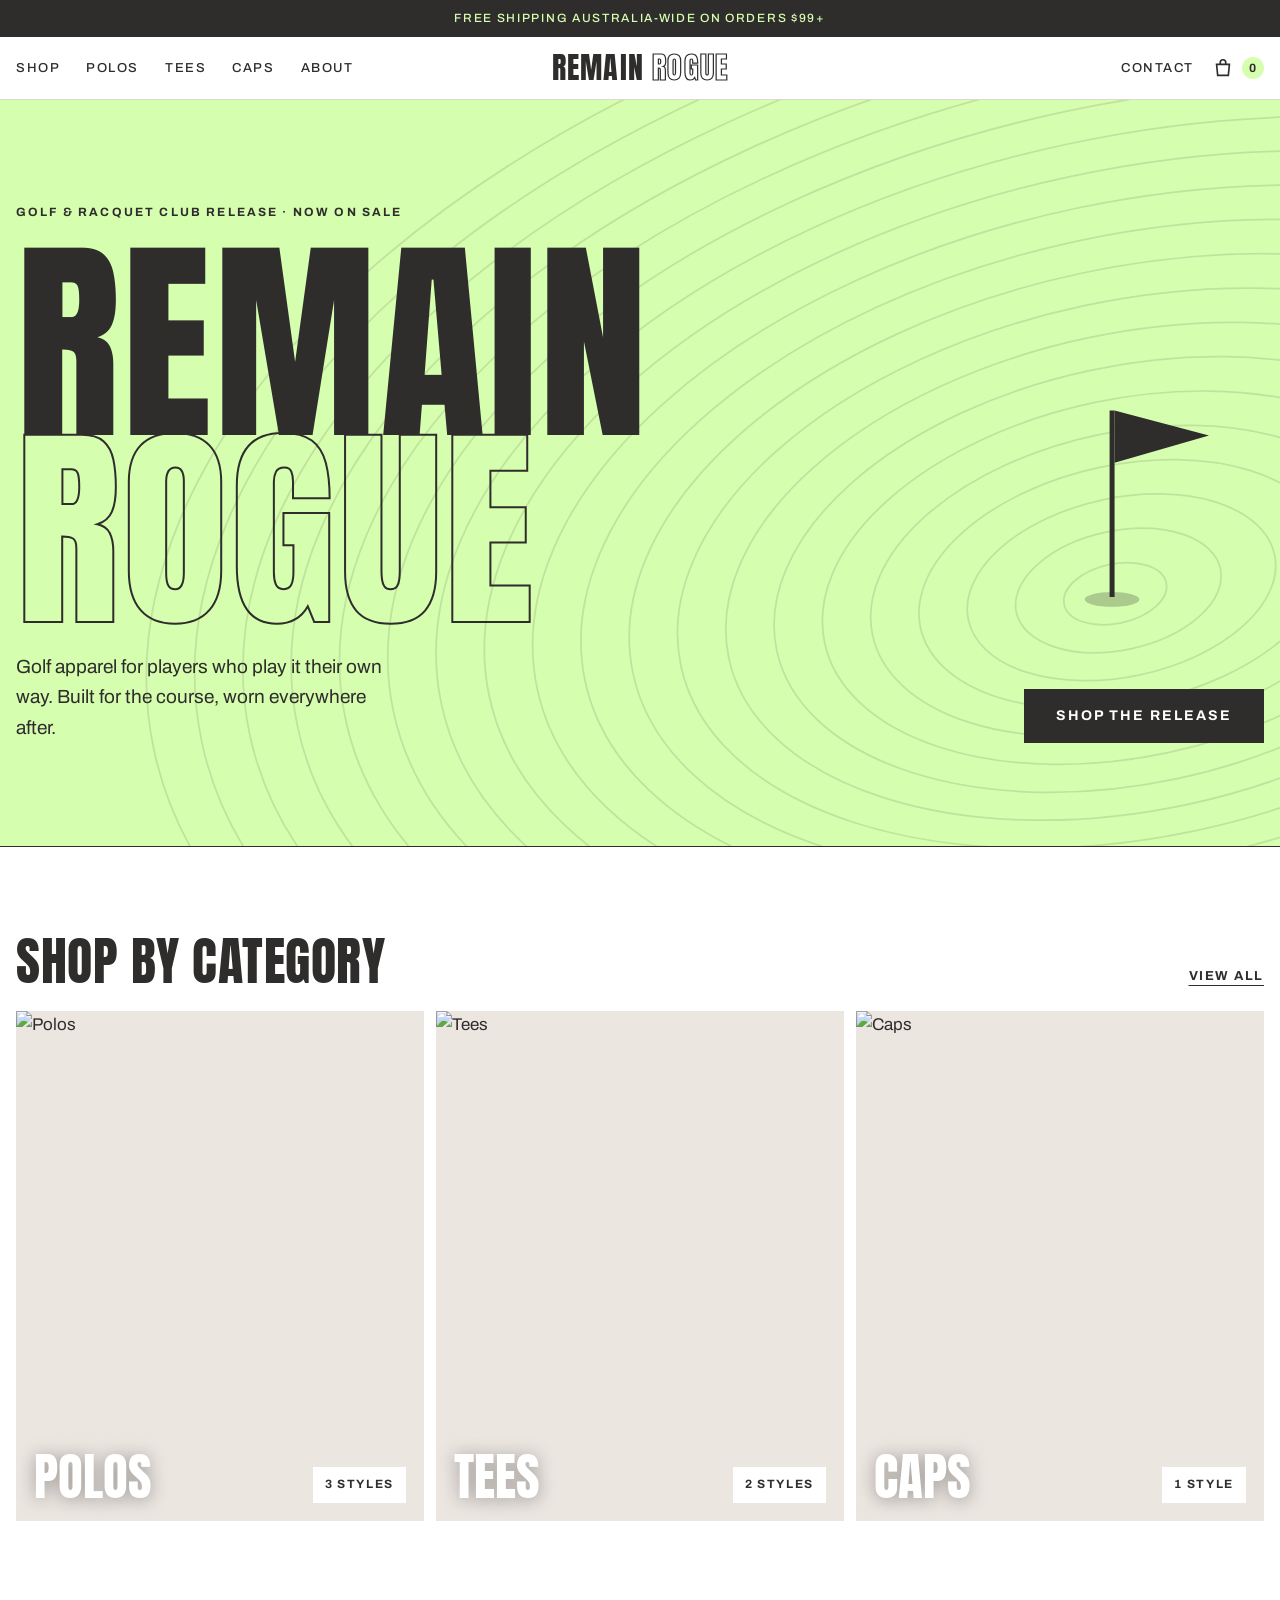
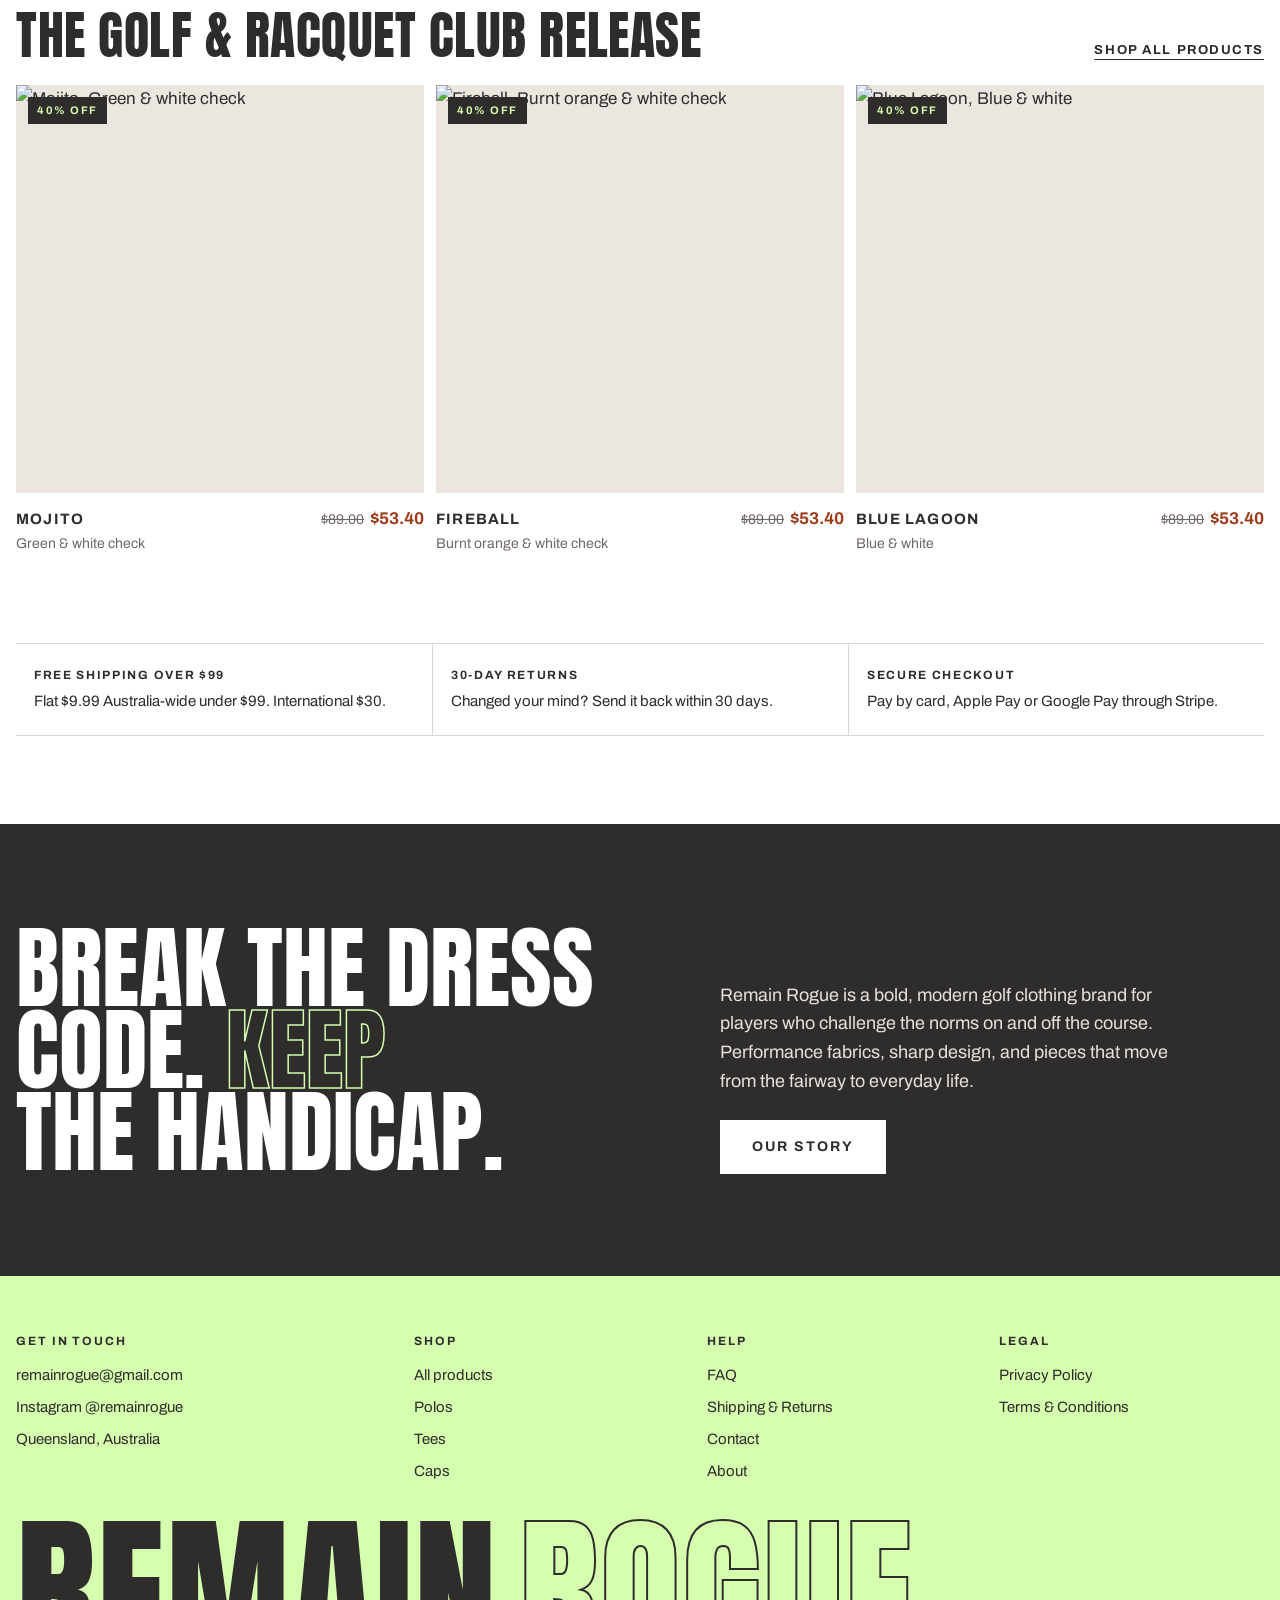
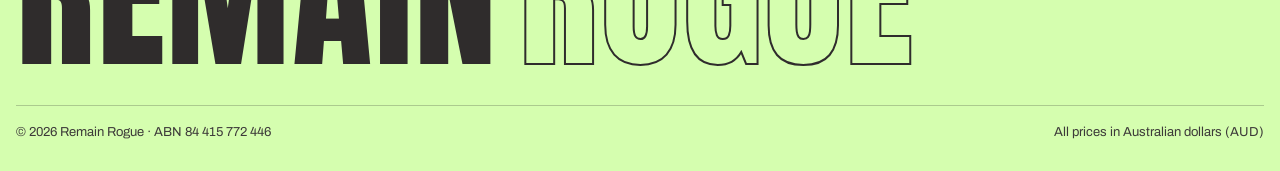
==== index.html @ aeac92b2 "Remain Rogue website: first version Co-Authored-By: Claude Opus 5.5 <noreply@anthropic.com> Claude-S" ====
<!doctype html>
<html lang="en-AU">
<head>
<meta charset="utf-8">
<meta name="viewport" content="width=device-width, initial-scale=1, viewport-fit=cover">
<!-- Page title and description: what Google and social media show -->
<title>Remain Rogue | Bold Golf Apparel, Australia</title>
<meta name="description" content="Bold, modern golf polos, tees and caps for players who do it their own way. Free shipping Australia-wide on orders over $99.">
<link rel="canonical" href="https://www.remainrogue.com.au/">

<meta property="og:site_name" content="Remain Rogue">
<meta property="og:type" content="website">
<meta property="og:title" content="Remain Rogue | Bold Golf Apparel, Australia">
<meta property="og:description" content="Bold, modern golf polos, tees and caps for players who do it their own way. Free shipping Australia-wide on orders over $99.">
<meta property="og:url" content="https://www.remainrogue.com.au/">
<meta property="og:image" content="https://www.remainrogue.com.au/assets/img/og-image.png">
<meta name="twitter:card" content="summary_large_image">
<meta name="theme-color" content="#d5feaf">
<link rel="icon" href="/assets/img/favicon-48.png" type="image/png">
<link rel="apple-touch-icon" href="/assets/img/apple-touch-icon.png">
<!-- Fonts load early so the logo doesn't flicker -->
<link rel="preload" href="/assets/fonts/anton-latin-400-normal.woff2" as="font" type="font/woff2" crossorigin>
<link rel="preload" href="/assets/fonts/archivo-latin-400-normal.woff2" as="font" type="font/woff2" crossorigin>
<link rel="preconnect" href="https://static.wixstatic.com">
<link rel="stylesheet" href="/assets/css/style.css">
<script type="application/ld+json">{"@context":"https://schema.org","@type":"Organization","name":"Remain Rogue","url":"https://www.remainrogue.com.au","email":"remainrogue@gmail.com","sameAs":["https://www.instagram.com/remainrogue"]}</script>
</head>
<body>
<!-- Header is drawn by /assets/js/site.js -->
<div id="site-header"></div>

<main id="main">
<!-- HERO: big brand statement on lime, with an original golf-green contour graphic -->
<section class="hero">
  <svg class="contours" viewBox="0 0 1200 600" preserveAspectRatio="xMidYMid slice" aria-hidden="true">
    <g fill="none" stroke="#2f2c2c" stroke-opacity=".13" stroke-width="1.4" transform="rotate(-12 980 400)">
      <ellipse cx="983" cy="398" rx="42" ry="24"/><ellipse cx="986" cy="396" rx="84" ry="48"/><ellipse cx="989" cy="394" rx="126" ry="72"/>
      <ellipse cx="992" cy="392" rx="168" ry="96"/><ellipse cx="995" cy="390" rx="210" ry="120"/><ellipse cx="998" cy="388" rx="252" ry="144"/>
      <ellipse cx="1001" cy="386" rx="294" ry="168"/><ellipse cx="1004" cy="384" rx="336" ry="192"/><ellipse cx="1007" cy="382" rx="378" ry="216"/>
      <ellipse cx="1010" cy="380" rx="420" ry="240"/><ellipse cx="1013" cy="378" rx="462" ry="264"/><ellipse cx="1016" cy="376" rx="504" ry="288"/>
      <ellipse cx="1019" cy="374" rx="546" ry="312"/><ellipse cx="1022" cy="372" rx="588" ry="336"/><ellipse cx="1025" cy="370" rx="630" ry="360"/>
      <ellipse cx="1028" cy="368" rx="672" ry="384"/><ellipse cx="1031" cy="366" rx="714" ry="408"/><ellipse cx="1034" cy="364" rx="756" ry="432"/>
      <ellipse cx="1037" cy="362" rx="798" ry="456"/><ellipse cx="1040" cy="360" rx="840" ry="480"/>
    </g>
    <g transform="translate(980 250)">
      <line x1="0" y1="0" x2="0" y2="150" stroke="#2f2c2c" stroke-width="4"/>
      <path d="M2 0 L78 20 L2 42 Z" fill="#2f2c2c"/>
      <ellipse cx="0" cy="152" rx="22" ry="6" fill="#2f2c2c" fill-opacity=".25"/>
    </g>
  </svg>
  <div class="wrap">
    <div class="eyebrow">Golf &amp; Racquet Club Release · Now on sale</div>
    <h1 class="big">Remain<span class="hollow">Rogue</span></h1>
    <div class="hero-foot">
      <p>Golf apparel for players who play it their own way. Built for the course, worn everywhere after.</p>
      <a class="btn" href="/shop">Shop the release</a>
    </div>
  </div>
</section>

<!-- CATEGORY TILES: filled from products.json -->
<section class="sec">
  <div class="wrap">
    <div class="sechead"><h2>Shop by category</h2><a href="/shop">View all</a></div>
    <div class="tiles" id="tiles"></div>
  </div>
</section>

<!-- FEATURED PRODUCTS: any product with "featured": true in products.json -->
<section class="sec tight-top">
  <div class="wrap">
    <div class="sechead"><h2>The Golf &amp; Racquet Club Release</h2><a href="/shop">Shop all products</a></div>
    <div class="grid" id="featured"></div>
  </div>
</section>

<div class="wrap"><div class="perks">
  <div><b>Free shipping over $99</b>Flat $9.99 Australia-wide under $99. International $30.</div>
  <div><b>30-day returns</b>Changed your mind? Send it back within 30 days.</div>
  <div><b>Secure checkout</b>Pay by card, Apple Pay or Google Pay through Stripe.</div>
</div></div>

<section class="band" style="margin-top:clamp(48px,7vw,88px)">
  <div class="wrap">
    <h2>Break the dress code. <em>Keep</em> the handicap.</h2>
    <div>
      <p>Remain Rogue is a bold, modern golf clothing brand for players who challenge the norms on and off the course. Performance fabrics, sharp design, and pieces that move from the fairway to everyday life.</p>
      <a class="btn light" href="/about">Our story</a>
    </div>
  </div>
</section>
</main>

<!-- Footer is drawn by /assets/js/site.js -->
<div id="site-footer"></div>
<script src="/assets/js/site.js" defer></script>
<script src="/assets/js/home.js" defer></script>
</body>
</html>
---- assets/css/style.css ----
/* ==========================================================================
   REMAIN ROGUE — main stylesheet
   One file styles every page. Colours and fonts are set once in :root below,
   so changing a colour there changes it across the whole site.
   ========================================================================== */

/* ---------- Fonts (free, self-hosted, SIL Open Font Licence) ---------- */
@font-face{font-family:"Anton";src:url("/assets/fonts/anton-latin-400-normal.woff2") format("woff2");font-weight:400;font-display:swap}
@font-face{font-family:"Archivo";src:url("/assets/fonts/archivo-latin-400-normal.woff2") format("woff2");font-weight:400;font-display:swap}
@font-face{font-family:"Archivo";src:url("/assets/fonts/archivo-latin-500-normal.woff2") format("woff2");font-weight:500;font-display:swap}
@font-face{font-family:"Archivo";src:url("/assets/fonts/archivo-latin-700-normal.woff2") format("woff2");font-weight:700;font-display:swap}

/* ---------- Brand colours and fonts ---------- */
:root{
  --paper:#ffffff;   /* page background */
  --stone:#ece6e1;   /* behind product photos */
  --ink:#2f2c2c;     /* main text colour (brand charcoal) */
  --muted:#6f6866;   /* secondary text */
  --lime:#d5feaf;    /* brand lime */
  --line:#ddd6d1;    /* thin borders */
  --sale:#9c3d1c;    /* sale price colour */
  --error:#a3231c;
  --display:"Anton","Arial Narrow",Impact,sans-serif;  /* logo + headings */
  --body:"Archivo","Helvetica Neue",Arial,sans-serif;  /* everything else */
  color-scheme:light;
}

/* ---------- Basics ---------- */
*{box-sizing:border-box}
html{-webkit-text-size-adjust:100%}
body{margin:0;background:var(--paper);color:var(--ink);font-family:var(--body);font-size:17px;line-height:1.6}
img{max-width:100%;display:block}
a{color:inherit}
h1,h2,h3{text-wrap:balance}
:focus-visible{outline:2px solid var(--ink);outline-offset:3px}
.wrap{max-width:1320px;margin:0 auto;padding-left:max(16px,env(safe-area-inset-left,0px));padding-right:max(16px,env(safe-area-inset-right,0px))}
.narrow{max-width:760px}
.skip{position:absolute;left:-999px;top:0;background:var(--ink);color:var(--paper);padding:10px 14px;z-index:50}
.skip:focus{left:8px}
.visually-hidden{position:absolute!important;width:1px;height:1px;overflow:hidden;clip:rect(0 0 0 0);white-space:nowrap}
[hidden]{display:none!important}

/* ---------- Announcement bar ---------- */
.announce{background:var(--ink);color:var(--lime);text-align:center;font-size:12px;letter-spacing:.14em;text-transform:uppercase;font-weight:500}
.announce .wrap{padding-block:9px}

/* ---------- Header ---------- */
.site-header{position:sticky;top:0;z-index:30;background:var(--paper);border-bottom:1px solid var(--line)}
.bar{display:grid;grid-template-columns:1fr auto 1fr;align-items:center;padding-block:14px;gap:16px}
.nav-left{display:flex;align-items:center;gap:20px}
nav.main{display:flex;gap:26px;font-size:13px;letter-spacing:.12em;text-transform:uppercase;font-weight:500}
nav.main a{text-decoration:none;padding-block:6px}
nav.main a:hover,nav.main a[aria-current="page"]{text-decoration:underline;text-underline-offset:6px}
.logo{font-family:var(--display);font-size:30px;letter-spacing:.04em;text-decoration:none;line-height:1;white-space:nowrap}
.hollow{color:transparent;-webkit-text-stroke:1.2px var(--ink)}
.logo .hollow{margin-left:0}
.tools{display:flex;justify-content:flex-end;align-items:center;gap:18px;font-size:13px;letter-spacing:.12em;text-transform:uppercase;font-weight:500}
.tools a{text-decoration:none}
.cartlink{display:inline-flex;align-items:center;gap:8px;padding:6px 0}
.cartlink svg{width:22px;height:22px}
.badge{display:inline-grid;place-items:center;min-width:22px;height:22px;padding:0 6px;border-radius:11px;background:var(--lime);color:var(--ink);font-size:12px;font-weight:700;font-variant-numeric:tabular-nums}
.badge.bump{animation:bump .35s ease}
@keyframes bump{50%{transform:scale(1.3)}}
.menu-btn{display:none;background:none;border:0;padding:8px;margin-left:-8px;cursor:pointer}
.menu-btn span{display:block;width:22px;height:2px;background:var(--ink);margin:5px 0}
.mobile-nav{border-top:1px solid var(--line);background:var(--paper)}
.mobile-nav a{display:block;padding:14px 0;border-bottom:1px solid var(--line);text-decoration:none;font-size:15px;letter-spacing:.12em;text-transform:uppercase;font-weight:500}

/* ---------- Buttons ---------- */
.btn{display:inline-flex;align-items:center;justify-content:center;gap:10px;min-height:54px;padding:0 30px;background:var(--ink);color:var(--paper);text-decoration:none;font:inherit;font-size:14px;font-weight:700;letter-spacing:.14em;text-transform:uppercase;border:2px solid var(--ink);cursor:pointer;transition:background .15s,color .15s}
.btn:hover{background:transparent;color:var(--ink)}
.btn.light{background:var(--paper);color:var(--ink);border-color:var(--paper)}
.btn.light:hover{background:transparent;color:var(--paper)}
.btn.outline{background:transparent;color:var(--ink)}
.btn.outline:hover{background:var(--ink);color:var(--paper)}
.btn.block{width:100%}
.btn[disabled]{opacity:.5;cursor:not-allowed}
.btn.added{background:var(--lime);border-color:var(--lime);color:var(--ink)}

/* ---------- Hero (home) ---------- */
.hero{position:relative;background:var(--lime);overflow:hidden;border-bottom:1px solid var(--ink)}
.hero .contours{position:absolute;inset:0;width:100%;height:100%}
.hero .wrap{position:relative;padding-block:clamp(48px,8vw,104px);display:grid;gap:28px}
.eyebrow{font-size:12px;letter-spacing:.18em;text-transform:uppercase;font-weight:700}
.big{font-family:var(--display);font-weight:400;line-height:.86;text-transform:uppercase;font-size:clamp(76px,17vw,250px);letter-spacing:.01em;margin:0}
.big .hollow{display:block;-webkit-text-stroke-width:2px}
.hero-foot{display:flex;flex-wrap:wrap;gap:20px 40px;align-items:end;justify-content:space-between}
.hero p{max-width:34ch;margin:0;font-size:19px}

/* ---------- Page headings and sections ---------- */
.sec{padding-block:clamp(48px,7vw,88px)}
.sec.tight-top{padding-top:0}
.sechead{display:flex;justify-content:space-between;align-items:end;gap:16px;margin-bottom:24px;flex-wrap:wrap}
.h2,.sechead h2{font-family:var(--display);font-weight:400;font-size:clamp(32px,4.4vw,52px);line-height:1;margin:0;letter-spacing:.01em;text-transform:uppercase}
.sechead a,.textlink{font-size:13px;letter-spacing:.12em;text-transform:uppercase;font-weight:700;text-underline-offset:5px}
.pagehead{background:var(--lime);border-bottom:1px solid var(--ink)}
.pagehead .wrap{padding-block:clamp(36px,6vw,72px)}
.pagehead h1{font-family:var(--display);font-weight:400;font-size:clamp(48px,9vw,120px);line-height:.9;margin:0;text-transform:uppercase}
.pagehead p{margin:14px 0 0;max-width:52ch;font-size:18px}

/* ---------- Category tiles ---------- */
.tiles{display:grid;grid-template-columns:repeat(3,1fr);gap:12px}
.tile{position:relative;display:block;aspect-ratio:4/5;max-width:100%;background:var(--stone);overflow:hidden;text-decoration:none}
.tile img{width:100%;height:100%;object-fit:cover;transition:transform .5s ease}
.tile:hover img{transform:scale(1.04)}
.tile .label{position:absolute;left:18px;right:18px;bottom:18px;display:flex;justify-content:space-between;align-items:end;gap:10px}
.tile h3{font-family:var(--display);font-weight:400;font-size:clamp(34px,4vw,54px);line-height:1;margin:0;text-transform:uppercase;color:var(--paper);text-shadow:0 2px 18px rgba(0,0,0,.35)}
.tile .go{font-size:12px;letter-spacing:.14em;text-transform:uppercase;font-weight:700;background:var(--paper);padding:8px 12px;white-space:nowrap}

/* ---------- Product cards ---------- */
.grid{display:grid;grid-template-columns:repeat(3,1fr);gap:36px 12px}
.card{display:grid;gap:12px;align-content:start;text-decoration:none}
.ph{position:relative;aspect-ratio:1/1;max-width:100%;background:var(--stone);overflow:hidden}
.ph img{width:100%;height:100%;object-fit:cover;transition:transform .5s ease}
.card:hover .ph img{transform:scale(1.03)}
.tag{position:absolute;top:12px;left:12px;background:var(--ink);color:var(--lime);font-size:11px;letter-spacing:.14em;text-transform:uppercase;font-weight:700;padding:5px 9px}
.meta{display:flex;justify-content:space-between;gap:12px;align-items:baseline}
.meta h3{margin:0;font-size:15px;font-weight:700;letter-spacing:.08em;text-transform:uppercase}
.sub{font-size:14px;color:var(--muted);margin-top:2px}
.price{text-align:right;white-space:nowrap;font-variant-numeric:tabular-nums}
.price s{color:var(--muted);font-size:14px;margin-right:6px}
.price b{color:var(--sale)}

/* ---------- Shop filters ---------- */
.filters{display:flex;flex-wrap:wrap;gap:8px;margin-bottom:28px}
.chip{min-height:44px;padding:0 20px;border:1.5px solid var(--ink);background:var(--paper);color:var(--ink);font:inherit;font-size:13px;font-weight:700;letter-spacing:.12em;text-transform:uppercase;cursor:pointer}
.chip[aria-pressed="true"]{background:var(--ink);color:var(--paper)}
.count{color:var(--muted);font-size:14px;margin:0 0 18px}

/* ---------- Product page ---------- */
.product{display:grid;grid-template-columns:1.15fr .85fr;gap:clamp(24px,4vw,56px);padding-block:32px clamp(48px,7vw,88px)}
.gallery{display:grid;gap:10px;min-width:0}
.gallery .main{aspect-ratio:1/1;background:var(--stone);overflow:hidden}
.gallery .main img{width:100%;height:100%;object-fit:contain}
.thumbs{display:grid;grid-template-columns:repeat(5,1fr);gap:8px}
.thumbs button{padding:0;border:2px solid transparent;background:var(--stone);aspect-ratio:1/1;cursor:pointer;overflow:hidden}
.thumbs button[aria-current="true"]{border-color:var(--ink)}
.thumbs img{width:100%;height:100%;object-fit:cover}
.buybox{display:grid;gap:22px;align-content:start;min-width:0;position:sticky;top:96px}
.crumbs{font-size:13px;color:var(--muted);letter-spacing:.06em}
.crumbs a{text-decoration:none}
.crumbs a:hover{text-decoration:underline}
.buybox h1{font-family:var(--display);font-weight:400;font-size:clamp(44px,5.5vw,72px);line-height:.95;margin:0;text-transform:uppercase}
.bigprice{font-size:24px;font-variant-numeric:tabular-nums}
.bigprice s{color:var(--muted);font-size:18px;margin-right:10px}
.bigprice b{color:var(--sale)}
.save{display:inline-block;margin-left:10px;background:var(--lime);font-size:12px;font-weight:700;letter-spacing:.12em;text-transform:uppercase;padding:4px 8px;vertical-align:middle}
.field-label{font-size:13px;letter-spacing:.14em;text-transform:uppercase;font-weight:700;margin:0 0 10px;display:flex;justify-content:space-between}
.sizes{display:flex;gap:8px;flex-wrap:wrap}
.sizes button{min-width:56px;height:50px;border:1.5px solid var(--line);background:var(--paper);font:inherit;font-size:15px;font-weight:500;cursor:pointer;color:var(--ink)}
.sizes button:hover{border-color:var(--ink)}
.sizes button[aria-pressed="true"]{border-color:var(--ink);background:var(--ink);color:var(--paper)}
.fit{background:var(--stone);padding:12px 14px;font-size:15px}
.err{color:var(--error);font-size:15px;margin:8px 0 0;font-weight:500}
.qty{display:inline-flex;border:1.5px solid var(--ink);height:50px}
.qty button{width:46px;border:0;background:var(--paper);font-size:20px;cursor:pointer;color:var(--ink)}
.qty input{width:52px;border:0;text-align:center;font:inherit;font-size:16px;font-variant-numeric:tabular-nums;background:var(--paper);color:var(--ink);-moz-appearance:textfield}
.qty input::-webkit-inner-spin-button,.qty input::-webkit-outer-spin-button{-webkit-appearance:none;margin:0}
.buyrow{display:flex;gap:10px;flex-wrap:wrap}
.buyrow .btn{flex:1 1 220px}
.details{border-top:1px solid var(--line)}
.details details{border-bottom:1px solid var(--line)}
.details summary{cursor:pointer;padding:16px 0;font-size:13px;letter-spacing:.14em;text-transform:uppercase;font-weight:700;list-style:none;display:flex;justify-content:space-between}
.details summary::after{content:"+";font-size:18px}
.details details[open] summary::after{content:"–"}
.details details p{margin:0 0 16px}

/* ---------- Cart ---------- */
.cart{display:grid;grid-template-columns:1fr 380px;gap:clamp(24px,4vw,56px);align-items:start;padding-block:32px clamp(48px,7vw,88px)}
.lines{display:grid;min-width:0}
.line{display:grid;grid-template-columns:110px 1fr auto;gap:18px;padding:20px 0;border-bottom:1px solid var(--line);align-items:start}
.line:first-child{border-top:1px solid var(--line)}
.line .thumb{aspect-ratio:1/1;background:var(--stone);overflow:hidden}
.line .thumb img{width:100%;height:100%;object-fit:cover}
.line h3{margin:0;font-size:15px;letter-spacing:.08em;text-transform:uppercase}
.line h3 a{text-decoration:none}
.line .controls{display:flex;gap:16px;align-items:center;margin-top:12px;flex-wrap:wrap}
.line .qty{height:42px}
.line .qty button{width:38px}
.line .qty input{width:42px}
.remove{background:none;border:0;padding:6px 0;font:inherit;font-size:14px;text-decoration:underline;text-underline-offset:4px;cursor:pointer;color:var(--muted)}
.line .lineprice{text-align:right;font-weight:700;font-variant-numeric:tabular-nums;white-space:nowrap}
.summary{background:var(--stone);padding:24px;display:grid;gap:16px;position:sticky;top:96px}
.summary h2{font-family:var(--display);font-weight:400;font-size:32px;line-height:1;margin:0;text-transform:uppercase}
.row{display:flex;justify-content:space-between;gap:12px;font-variant-numeric:tabular-nums}
.row.total{font-size:20px;font-weight:700;border-top:1px solid var(--ink);padding-top:14px}
.summary select{width:100%;min-height:50px;font:inherit;padding:0 12px;border:1.5px solid var(--ink);background:var(--paper);color:var(--ink)}
.progress{font-size:14px;background:var(--paper);padding:10px 12px}
.progress .barline{height:6px;background:var(--line);margin-top:8px}
.progress .barline span{display:block;height:100%;background:var(--ink)}
.small{font-size:14px;color:var(--muted);margin:0}
.empty{padding-block:60px;display:grid;gap:20px;justify-items:start}

/* ---------- Text pages (About, policies, FAQ) ---------- */
.prose{padding-block:clamp(36px,6vw,72px)}
.prose h2{font-family:var(--display);font-weight:400;font-size:clamp(28px,3.4vw,40px);line-height:1.05;margin:44px 0 12px;text-transform:uppercase}
.prose h3{font-size:16px;letter-spacing:.08em;text-transform:uppercase;margin:28px 0 8px}
.prose p,.prose li{max-width:68ch}
.prose ul{padding-left:20px}
.prose table{border-collapse:collapse;width:100%;font-variant-numeric:tabular-nums}
.prose th,.prose td{text-align:left;padding:10px 12px;border-bottom:1px solid var(--line)}
.prose .updated{color:var(--muted);font-size:14px}
.tablewrap{overflow-x:auto}
.faq details{border-bottom:1px solid var(--line)}
.faq summary{cursor:pointer;padding:18px 0;font-weight:700;font-size:18px;list-style:none;display:flex;justify-content:space-between;gap:16px}
.faq summary::after{content:"+";font-size:22px;font-weight:400}
.faq details[open] summary::after{content:"–"}
.faq details p{margin:0 0 18px;max-width:68ch}

/* ---------- Contact ---------- */
.contact-grid{display:grid;grid-template-columns:.9fr 1.1fr;gap:clamp(24px,5vw,72px);padding-block:clamp(36px,6vw,72px)}
.contact-grid > *{min-width:0}
.form{display:grid;gap:16px}
.form label{display:grid;gap:6px;font-size:13px;letter-spacing:.12em;text-transform:uppercase;font-weight:700}
.form input,.form textarea{font:inherit;font-size:17px;padding:12px 14px;border:1.5px solid var(--ink);background:var(--paper);color:var(--ink);text-transform:none;letter-spacing:0;font-weight:400;width:100%}
.form textarea{min-height:160px;resize:vertical}
.two{display:grid;grid-template-columns:1fr 1fr;gap:16px}
.emailbox{font-size:22px;font-weight:700;word-break:break-all}

/* ---------- Brand band, perks ---------- */
.band{background:var(--ink);color:var(--paper)}
.band .wrap{padding-block:clamp(56px,8vw,110px);display:grid;grid-template-columns:1.1fr .9fr;gap:40px;align-items:end}
.band h2{font-family:var(--display);font-weight:400;font-size:clamp(44px,7vw,104px);line-height:.92;margin:0;text-transform:uppercase}
.band h2 em{font-style:normal;color:transparent;-webkit-text-stroke:1.5px var(--lime)}
.band p{margin:0 0 24px;max-width:46ch;color:#e6e1de;font-size:18px}
.perks{display:grid;grid-template-columns:repeat(3,1fr);border-block:1px solid var(--line)}
.perks div{padding:22px 18px;font-size:15px;border-left:1px solid var(--line)}
.perks div:first-child{border-left:0}
.perks b{display:block;font-size:12px;letter-spacing:.14em;text-transform:uppercase;margin-bottom:4px}

/* ---------- Footer ---------- */
.site-footer{background:var(--lime)}
.site-footer .wrap{padding-block:56px 28px;display:grid;gap:40px}
.fcols{display:grid;grid-template-columns:1.4fr 1fr 1fr 1fr;gap:28px}
.fcols .fh{font-weight:700;margin:0 0 12px;font-size:12px;letter-spacing:.16em;text-transform:uppercase}
.fcols ul{list-style:none;margin:0;padding:0;display:grid;gap:8px;font-size:15px}
.fcols a{text-decoration:none}
.fcols a:hover{text-decoration:underline}
.fbig{font-family:var(--display);font-size:clamp(60px,13vw,190px);line-height:.85;letter-spacing:.01em;margin:0}
.fbig .hollow{-webkit-text-stroke-width:2px;margin-left:.12em}
.legal{display:flex;flex-wrap:wrap;justify-content:space-between;gap:10px;font-size:13px;color:#3d3a39;border-top:1px solid rgba(47,44,44,.25);padding-top:16px}

/* ---------- Toast message ---------- */
.toast{position:fixed;left:50%;bottom:calc(20px + env(safe-area-inset-bottom,0px));transform:translate(-50%,20px);opacity:0;background:var(--ink);color:var(--paper);padding:12px 18px;font-size:15px;transition:.25s;pointer-events:none;z-index:60;max-width:calc(100% - 32px)}
.toast.show{opacity:1;transform:translate(-50%,0)}
.toast a{color:var(--lime)}

/* ---------- Order result pages ---------- */
.result{padding-block:clamp(56px,9vw,120px);display:grid;gap:22px;justify-items:start}
.result h1{font-family:var(--display);font-weight:400;font-size:clamp(52px,10vw,130px);line-height:.9;margin:0;text-transform:uppercase}
.result p{max-width:56ch;margin:0;font-size:18px}
.result .actions{display:flex;gap:10px;flex-wrap:wrap}

/* ---------- Phones and tablets ---------- */
@media (max-width:900px){
  nav.main{display:none}
  .menu-btn{display:block}
  .bar{grid-template-columns:1fr auto 1fr}
  .logo{font-size:24px}
  .tools .hide-sm{display:none}
  .tiles{grid-template-columns:1fr 1fr}
  .tiles .tile:last-child{grid-column:1/-1;aspect-ratio:16/10}
  .grid{grid-template-columns:1fr 1fr;gap:28px 10px}
  .band .wrap{grid-template-columns:1fr}
  .fcols{grid-template-columns:1fr 1fr}
  .perks{grid-template-columns:1fr}
  .perks div{border-left:0;border-top:1px solid var(--line)}
  .perks div:first-child{border-top:0}
  .product{grid-template-columns:1fr;padding-top:16px}
  .buybox,.summary{position:static}
  .cart{grid-template-columns:1fr}
  .contact-grid{grid-template-columns:1fr}
}
@media (max-width:520px){
  body{font-size:16px}
  .announce{font-size:11px;letter-spacing:.08em}
  .meta{flex-direction:column;gap:4px}
  .price{text-align:left}
  .line{grid-template-columns:84px 1fr;gap:14px}
  .line .lineprice{grid-column:2;text-align:left}
  .two{grid-template-columns:1fr}
  .thumbs{grid-template-columns:repeat(4,1fr)}
  .fcols{grid-template-columns:1fr}
}
@media (prefers-reduced-motion:reduce){*{transition:none!important;animation:none!important}}

/* Space kept for the header while site.js draws it (stops the page jumping) */
#site-header{display:block;height:100px}
@media (max-width:900px){#site-header{height:107px}}
/* Keep the footer below the fold while products load (stops the page jumping) */
main{min-height:calc(100vh - 100px)}
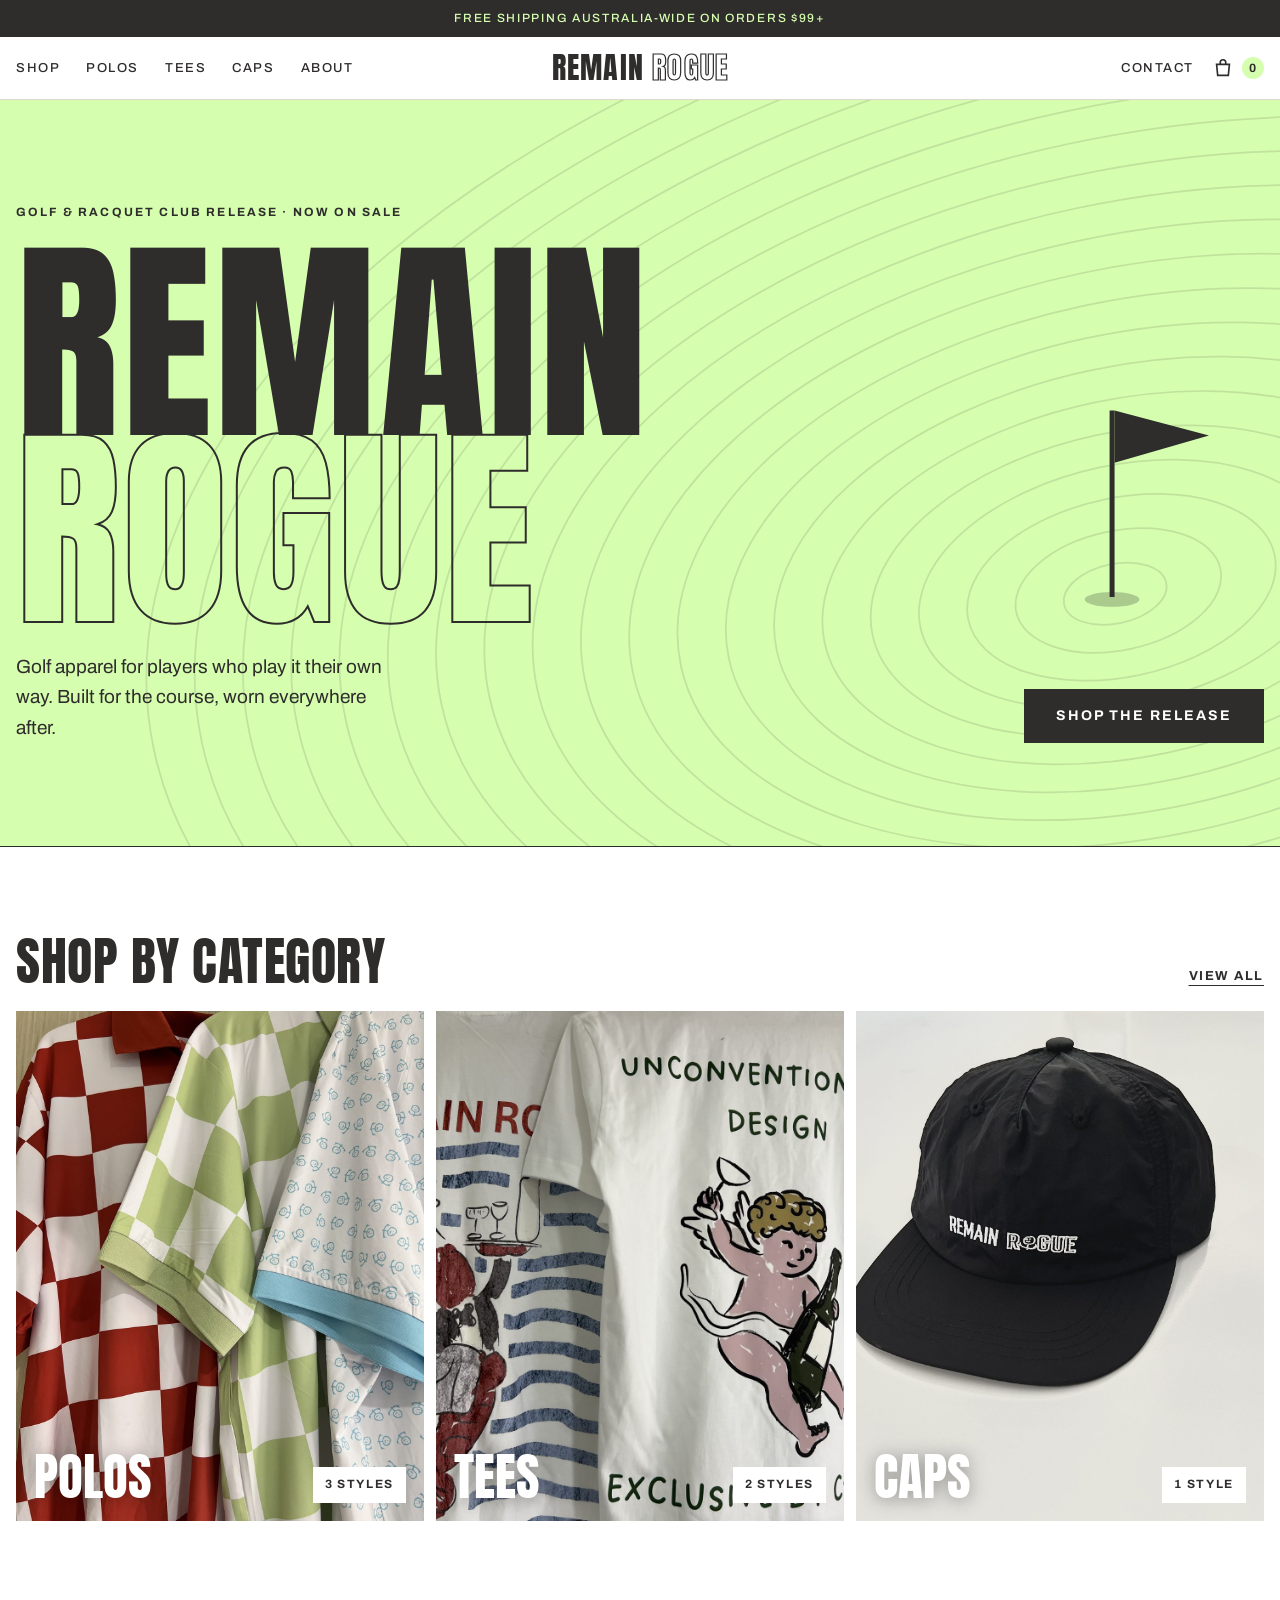
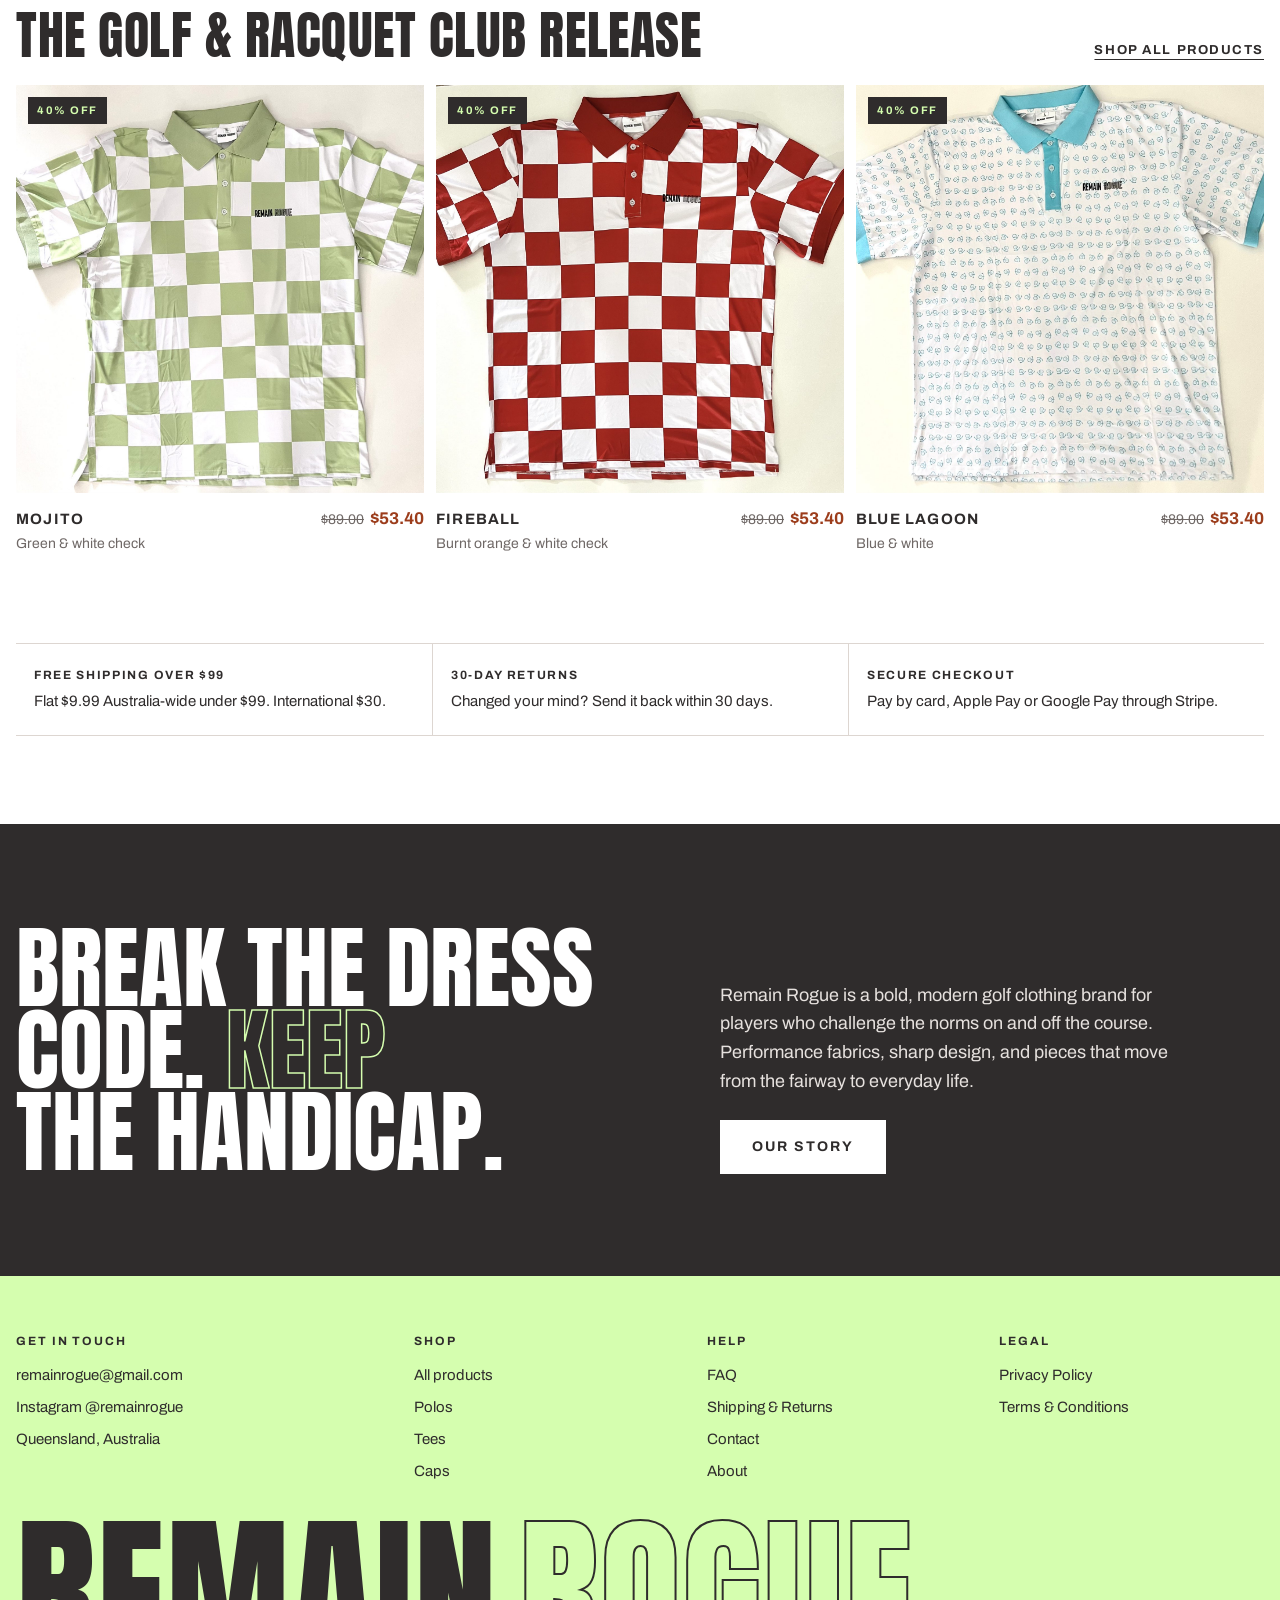
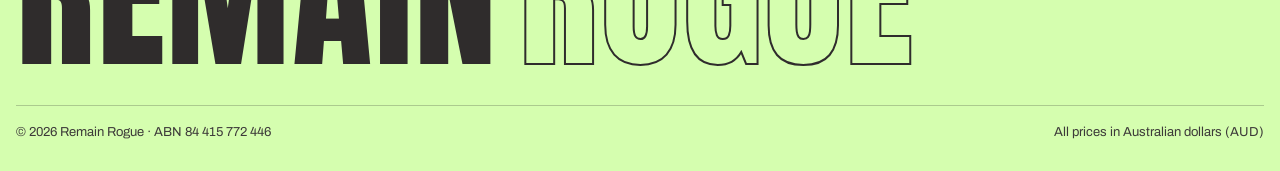
==== commit cf793c0a: "Force browsers to load the latest scripts Co-Authored-By: Claude Opus 5.5 <noreply@anthropic.com> Cl" ====
--- a/index.html
+++ b/index.html
@@ -22,7 +22,7 @@
 <link rel="preload" href="/assets/fonts/anton-latin-400-normal.woff2" as="font" type="font/woff2" crossorigin>
 <link rel="preload" href="/assets/fonts/archivo-latin-400-normal.woff2" as="font" type="font/woff2" crossorigin>
 <link rel="preconnect" href="https://static.wixstatic.com">
-<link rel="stylesheet" href="/assets/css/style.css">
+<link rel="stylesheet" href="/assets/css/style.css?v=2">
 <script type="application/ld+json">{"@context":"https://schema.org","@type":"Organization","name":"Remain Rogue","url":"https://www.remainrogue.com.au","email":"remainrogue@gmail.com","sameAs":["https://www.instagram.com/remainrogue"]}</script>
 </head>
 <body>
@@ -93,7 +93,7 @@
 
 <!-- Footer is drawn by /assets/js/site.js -->
 <div id="site-footer"></div>
-<script src="/assets/js/site.js" defer></script>
-<script src="/assets/js/home.js" defer></script>
+<script src="/assets/js/site.js?v=2" defer></script>
+<script src="/assets/js/home.js?v=2" defer></script>
 </body>
 </html>
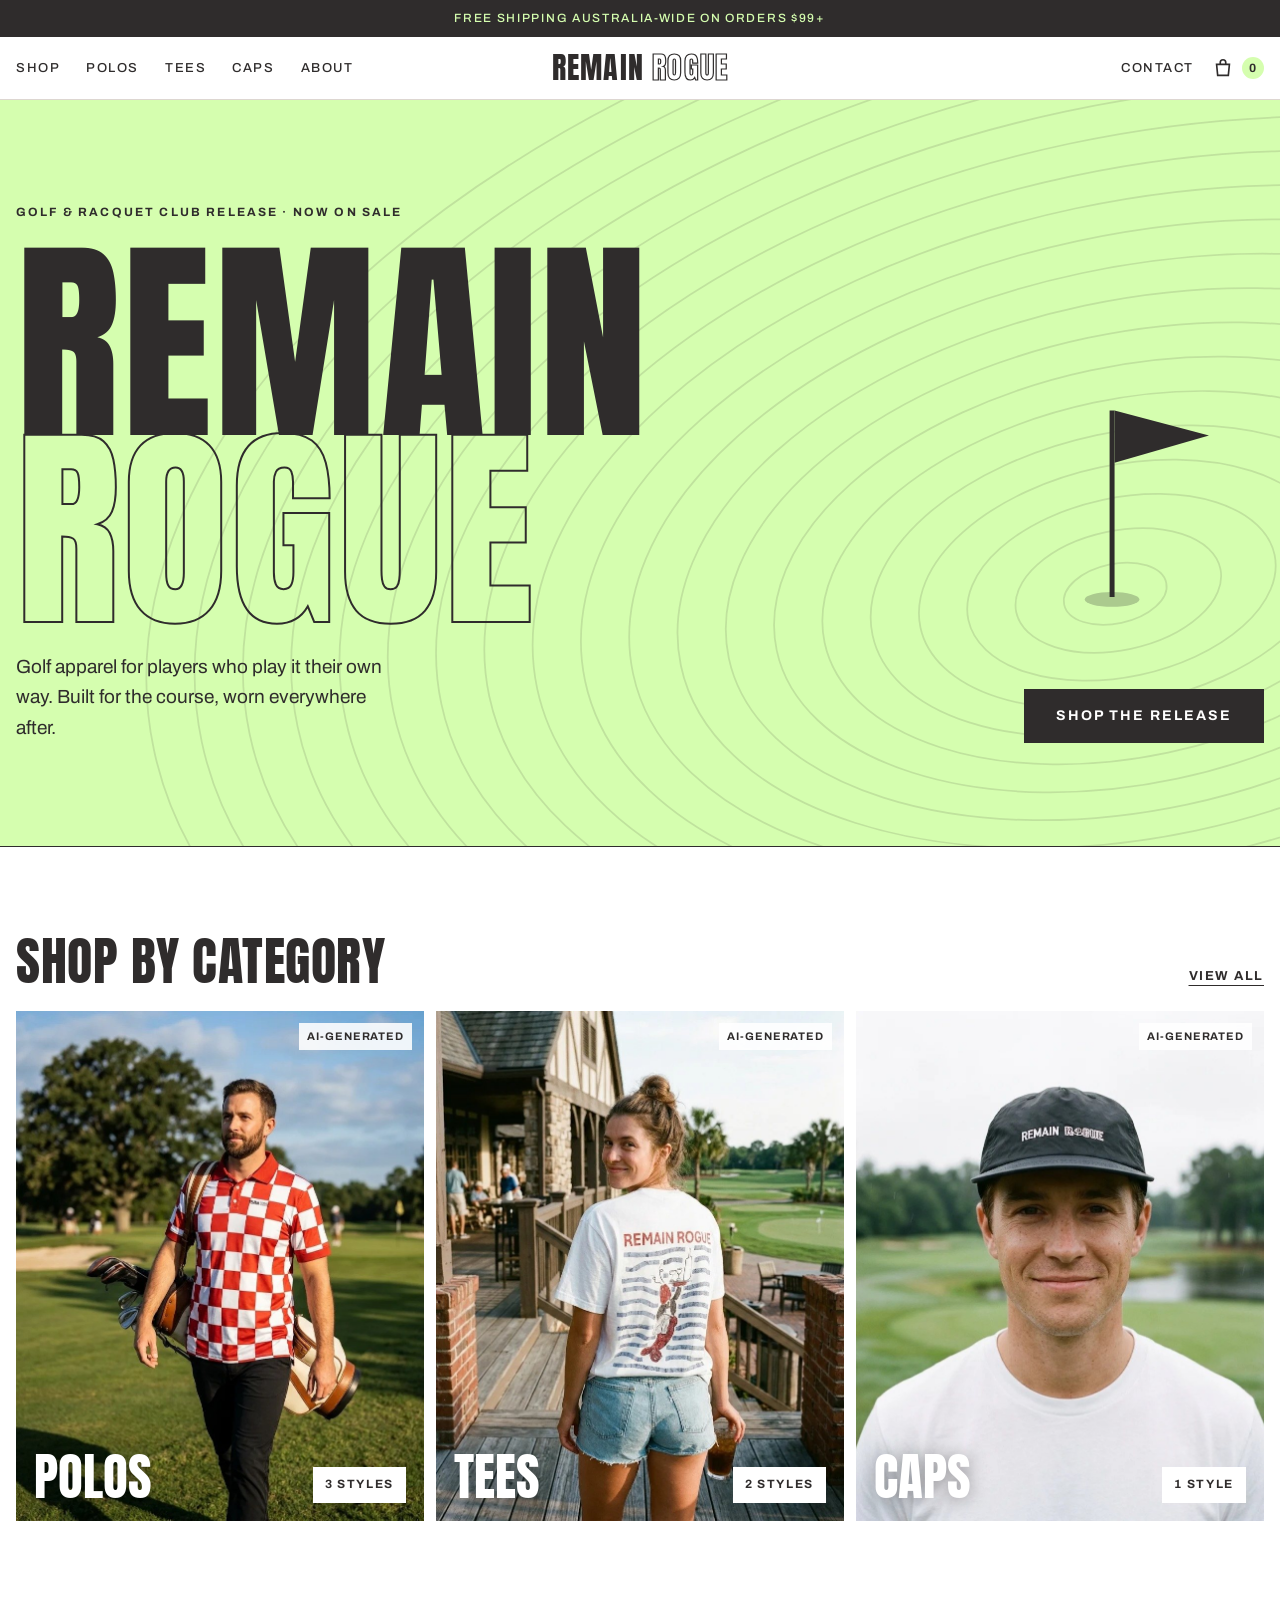
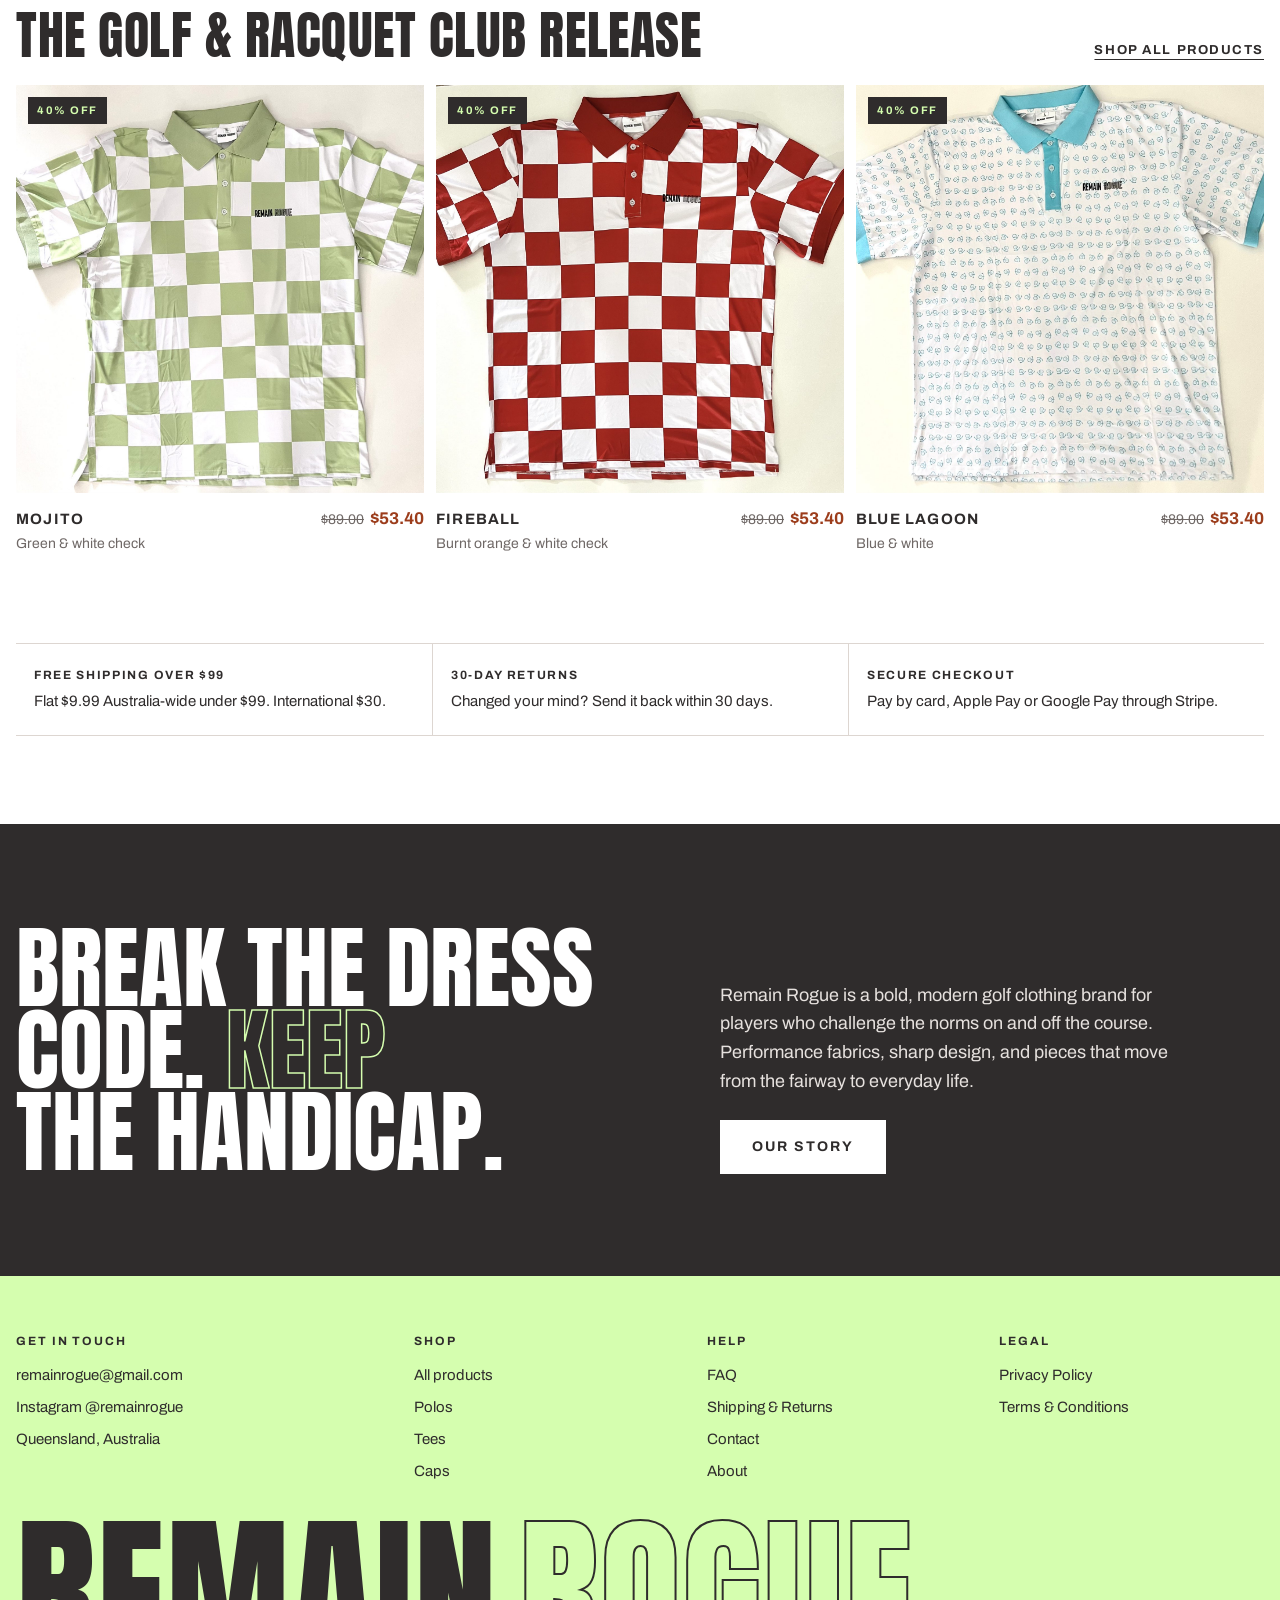
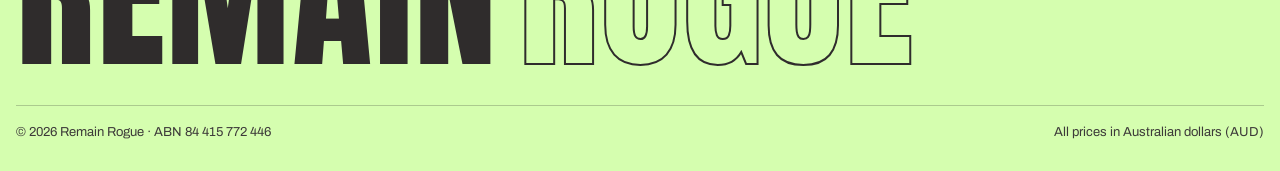
==== commit 8e6204de: "Add AI-generated styled photos (labelled) to products and category tiles Co-Authored-By: Claude Opus" ====
--- a/index.html
+++ b/index.html
@@ -22,7 +22,7 @@
 <link rel="preload" href="/assets/fonts/anton-latin-400-normal.woff2" as="font" type="font/woff2" crossorigin>
 <link rel="preload" href="/assets/fonts/archivo-latin-400-normal.woff2" as="font" type="font/woff2" crossorigin>
 <link rel="preconnect" href="https://static.wixstatic.com">
-<link rel="stylesheet" href="/assets/css/style.css?v=2">
+<link rel="stylesheet" href="/assets/css/style.css?v=3">
 <script type="application/ld+json">{"@context":"https://schema.org","@type":"Organization","name":"Remain Rogue","url":"https://www.remainrogue.com.au","email":"remainrogue@gmail.com","sameAs":["https://www.instagram.com/remainrogue"]}</script>
 </head>
 <body>
@@ -93,7 +93,7 @@
 
 <!-- Footer is drawn by /assets/js/site.js -->
 <div id="site-footer"></div>
-<script src="/assets/js/site.js?v=2" defer></script>
-<script src="/assets/js/home.js?v=2" defer></script>
+<script src="/assets/js/site.js?v=3" defer></script>
+<script src="/assets/js/home.js?v=3" defer></script>
 </body>
 </html>
--- a/assets/css/style.css
+++ b/assets/css/style.css
@@ -289,3 +289,8 @@
 @media (max-width:900px){#site-header{height:107px}}
 /* Keep the footer below the fold while products load (stops the page jumping) */
 main{min-height:calc(100vh - 100px)}
+
+/* Small label on AI-generated styled photos (honest labelling for customers) */
+.gallery .main{position:relative}
+.ai-label{position:absolute;top:12px;right:12px;z-index:2;background:rgba(255,255,255,.88);color:var(--ink);font-size:11px;letter-spacing:.08em;text-transform:uppercase;font-weight:700;padding:5px 8px}
+.gallery .main img{object-fit:contain}
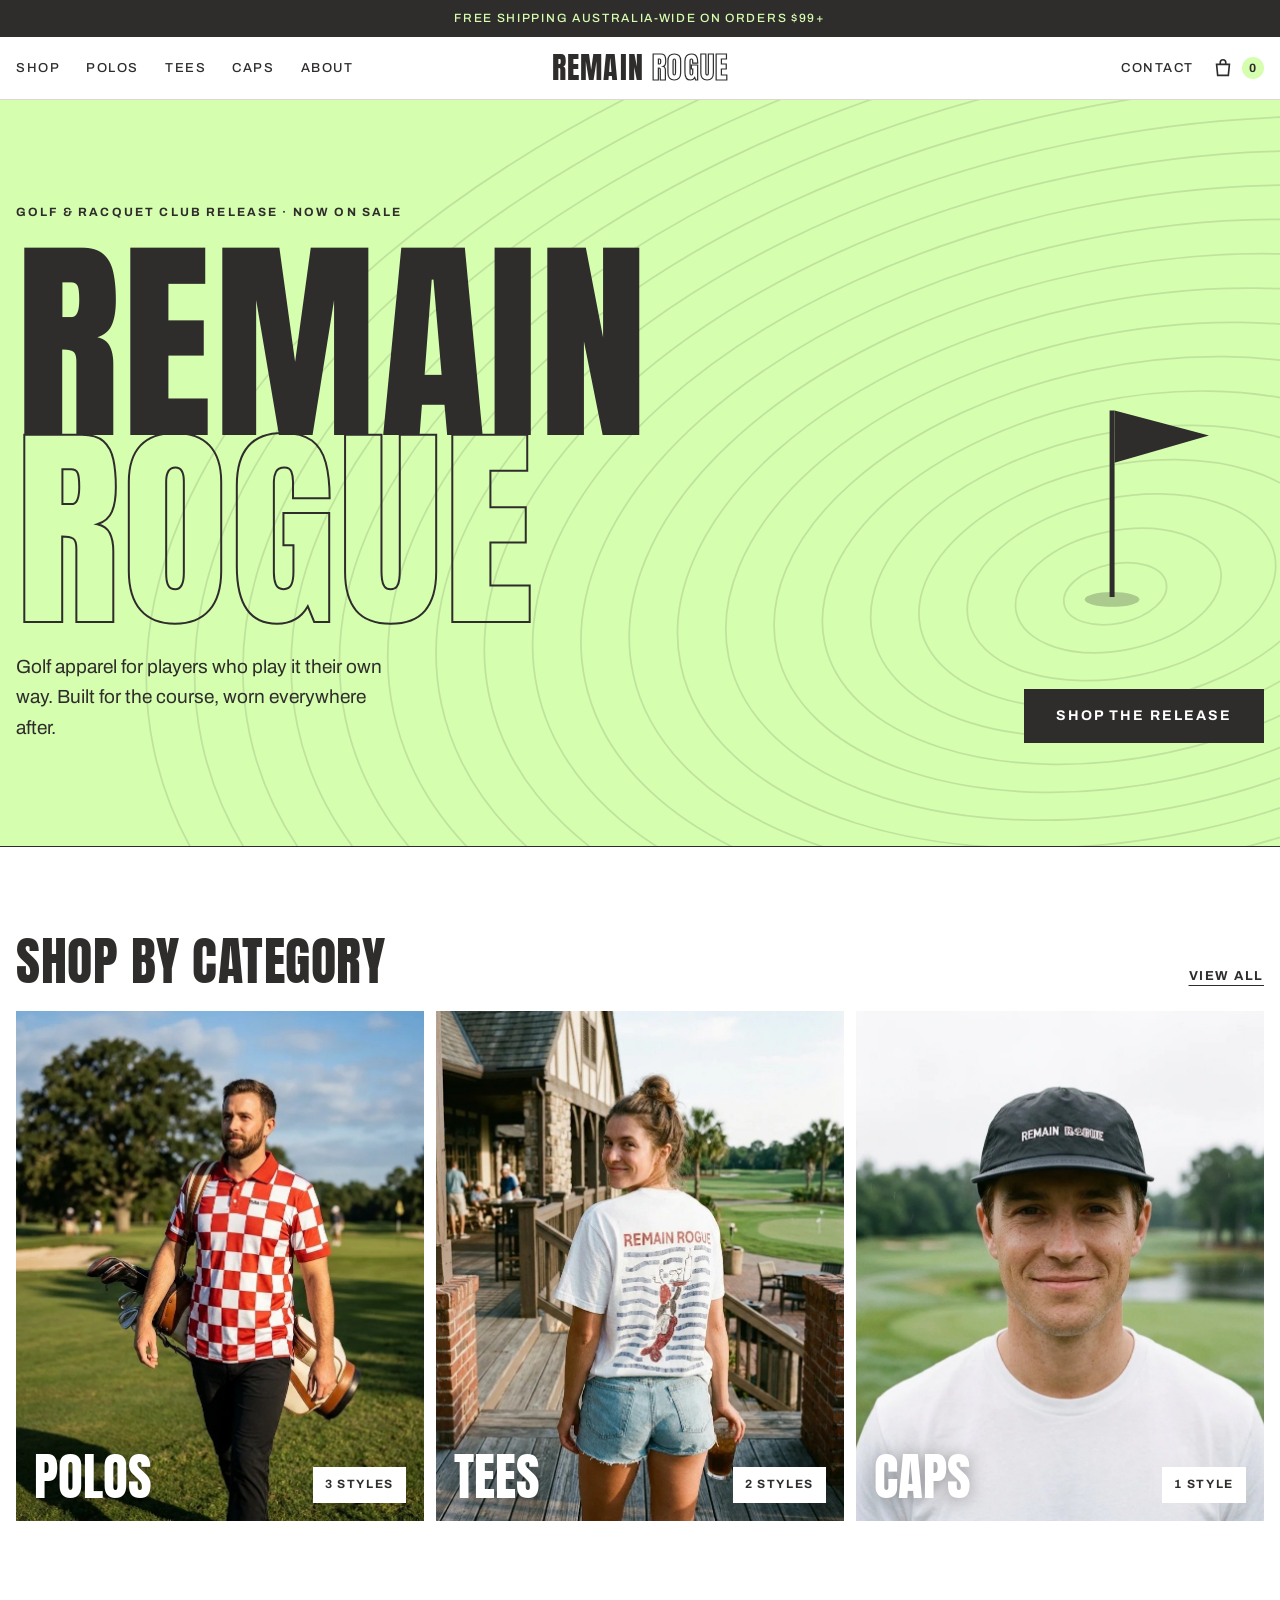
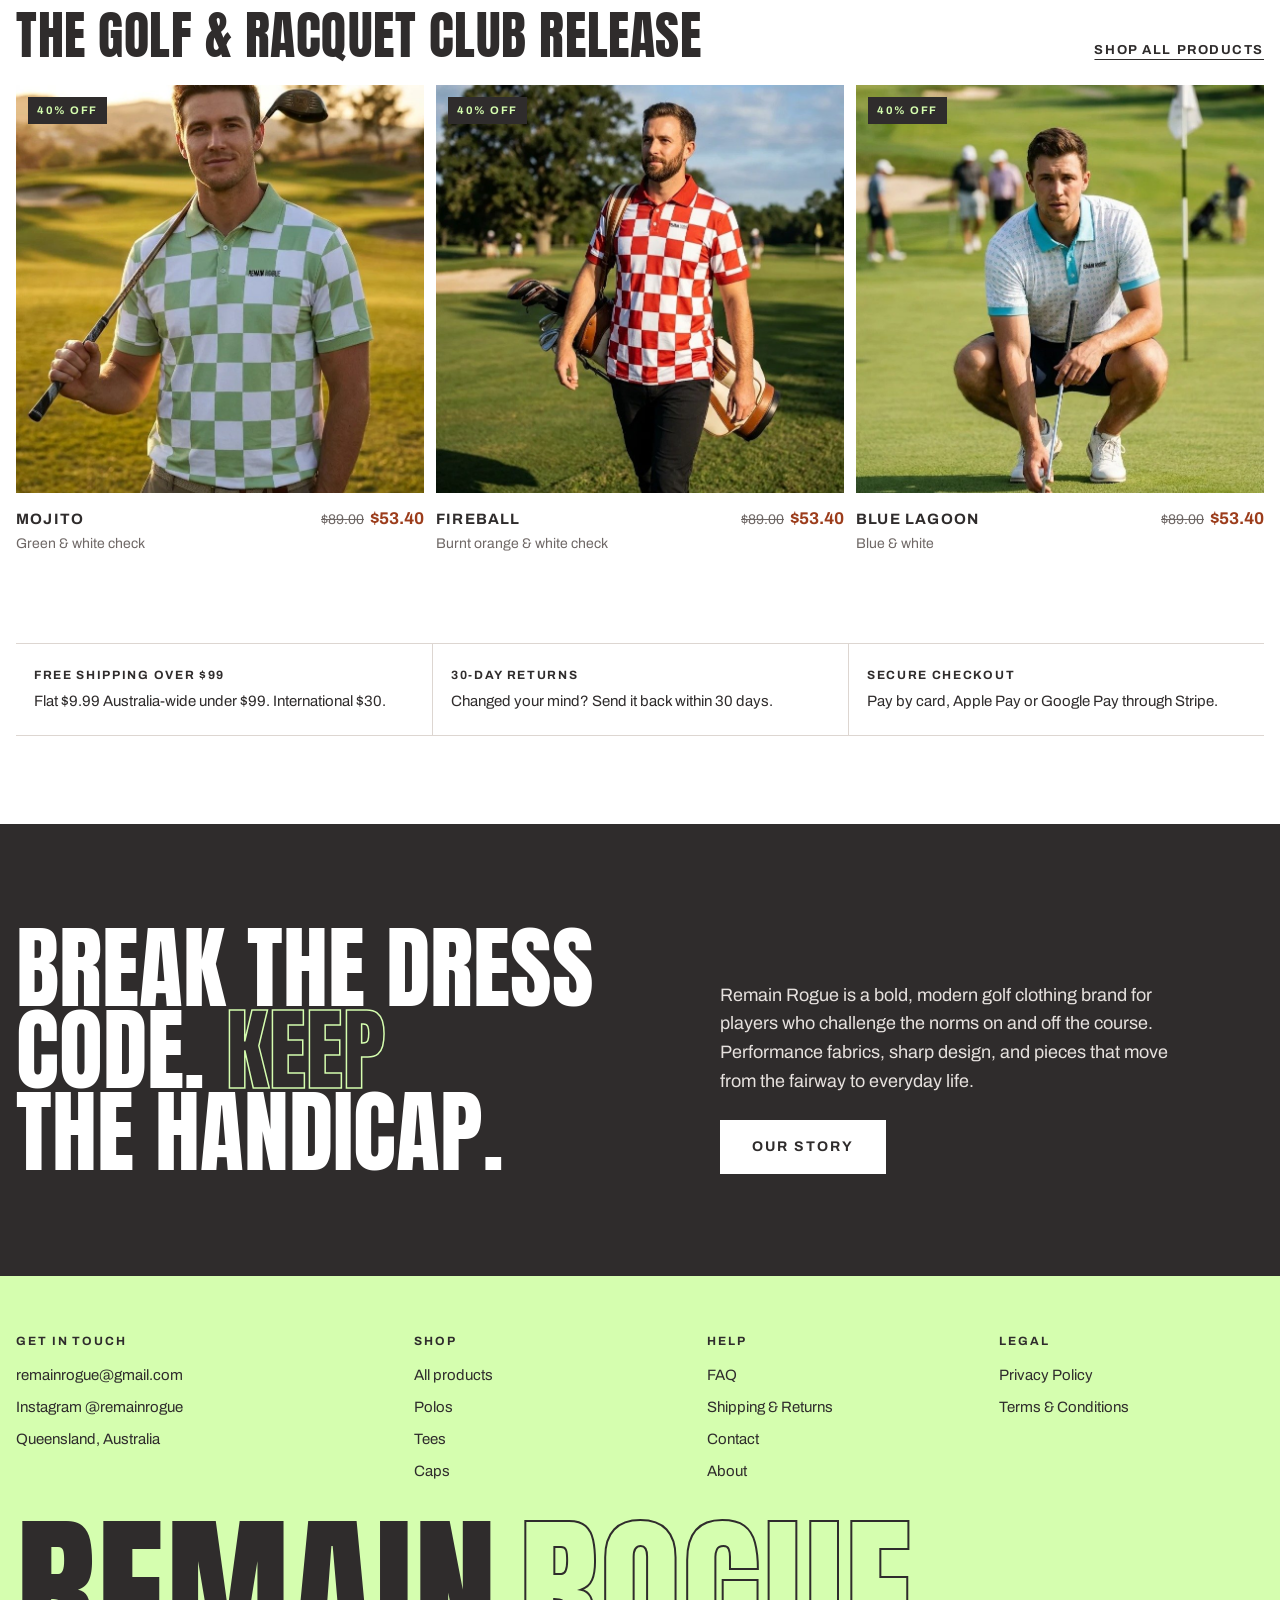
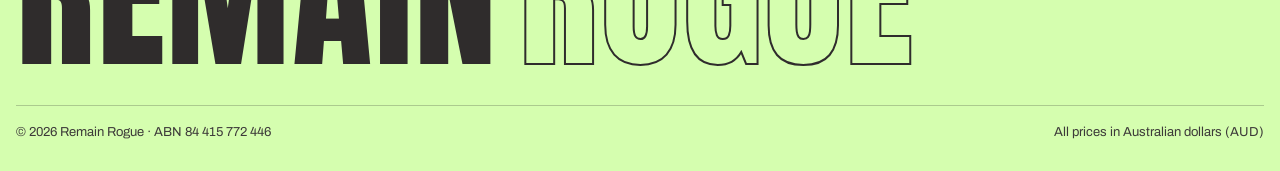
==== commit 04bda3ea: "Show styled photos first; remove AI labels Co-Authored-By: Claude Opus 5.5 <noreply@anthropic.com> C" ====
--- a/index.html
+++ b/index.html
@@ -22,7 +22,7 @@
 <link rel="preload" href="/assets/fonts/anton-latin-400-normal.woff2" as="font" type="font/woff2" crossorigin>
 <link rel="preload" href="/assets/fonts/archivo-latin-400-normal.woff2" as="font" type="font/woff2" crossorigin>
 <link rel="preconnect" href="https://static.wixstatic.com">
-<link rel="stylesheet" href="/assets/css/style.css?v=3">
+<link rel="stylesheet" href="/assets/css/style.css?v=4">
 <script type="application/ld+json">{"@context":"https://schema.org","@type":"Organization","name":"Remain Rogue","url":"https://www.remainrogue.com.au","email":"remainrogue@gmail.com","sameAs":["https://www.instagram.com/remainrogue"]}</script>
 </head>
 <body>
@@ -93,7 +93,7 @@
 
 <!-- Footer is drawn by /assets/js/site.js -->
 <div id="site-footer"></div>
-<script src="/assets/js/site.js?v=3" defer></script>
-<script src="/assets/js/home.js?v=3" defer></script>
+<script src="/assets/js/site.js?v=4" defer></script>
+<script src="/assets/js/home.js?v=4" defer></script>
 </body>
 </html>
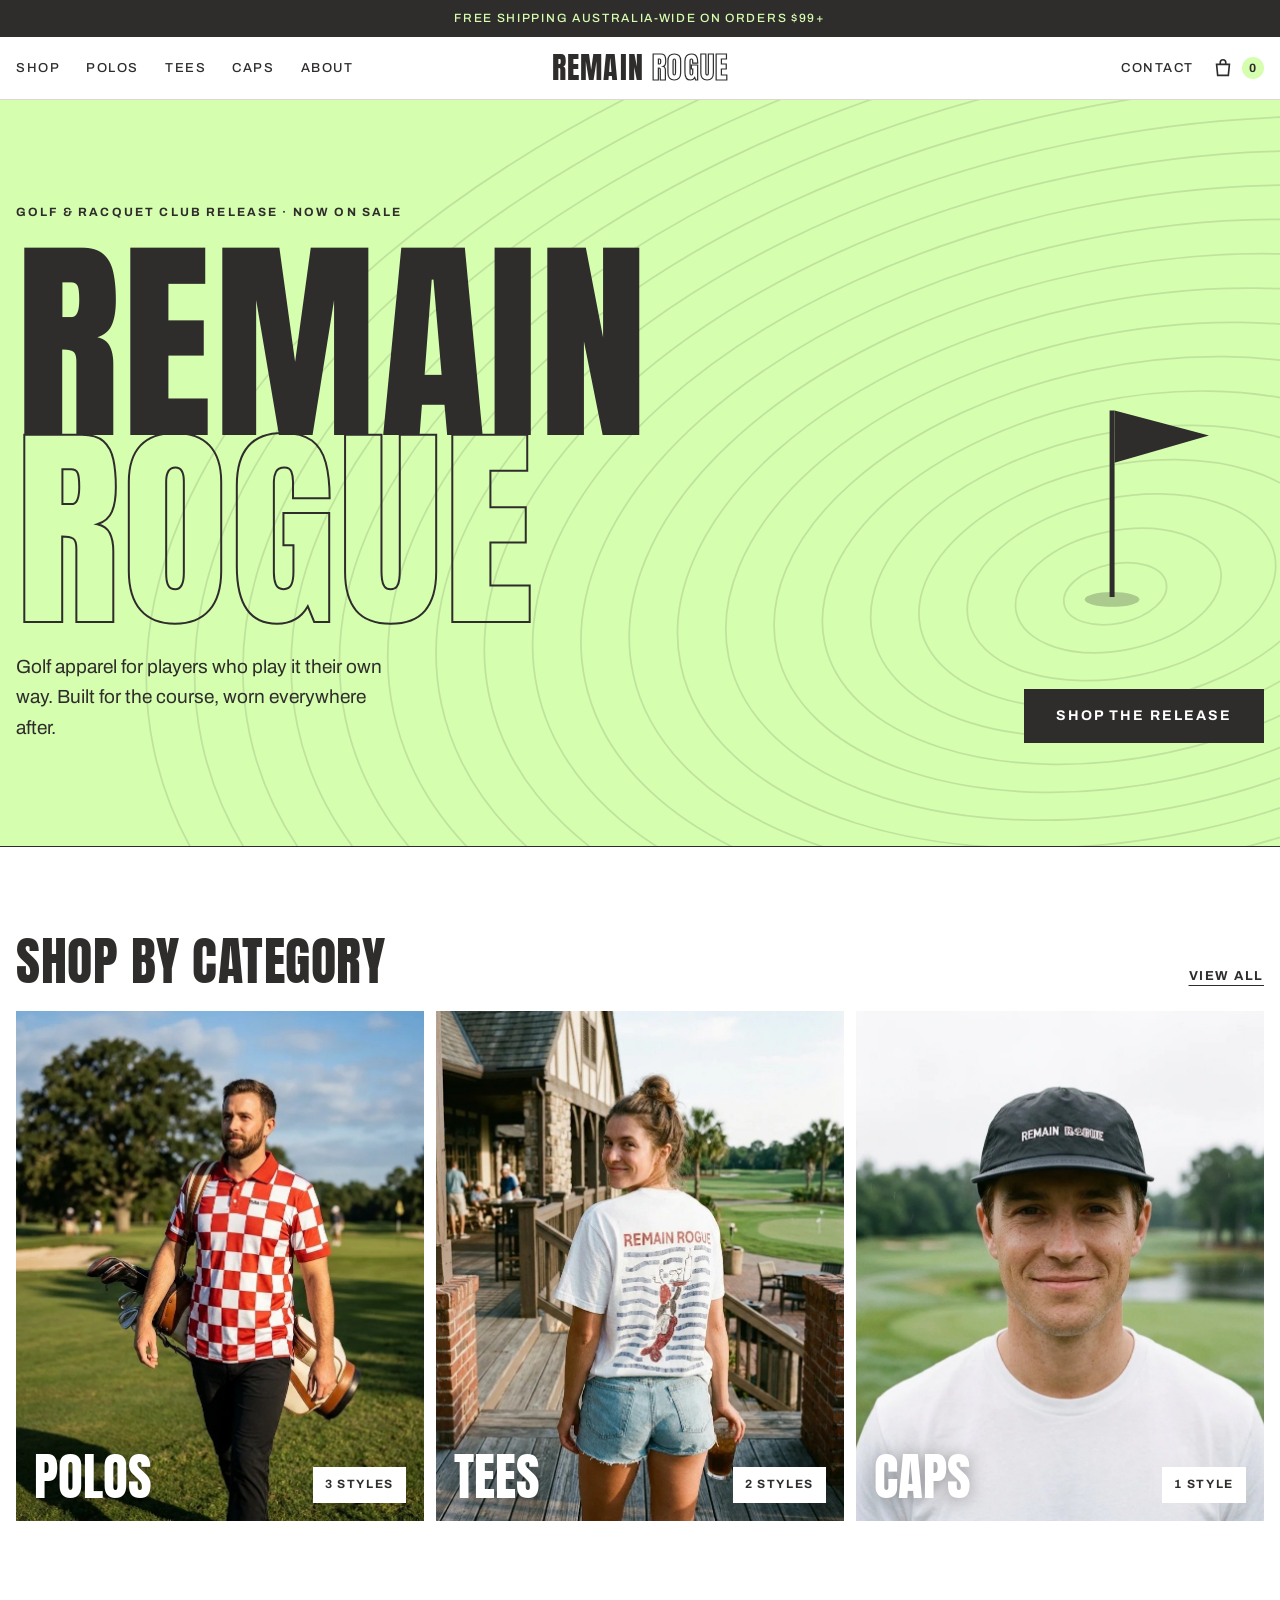
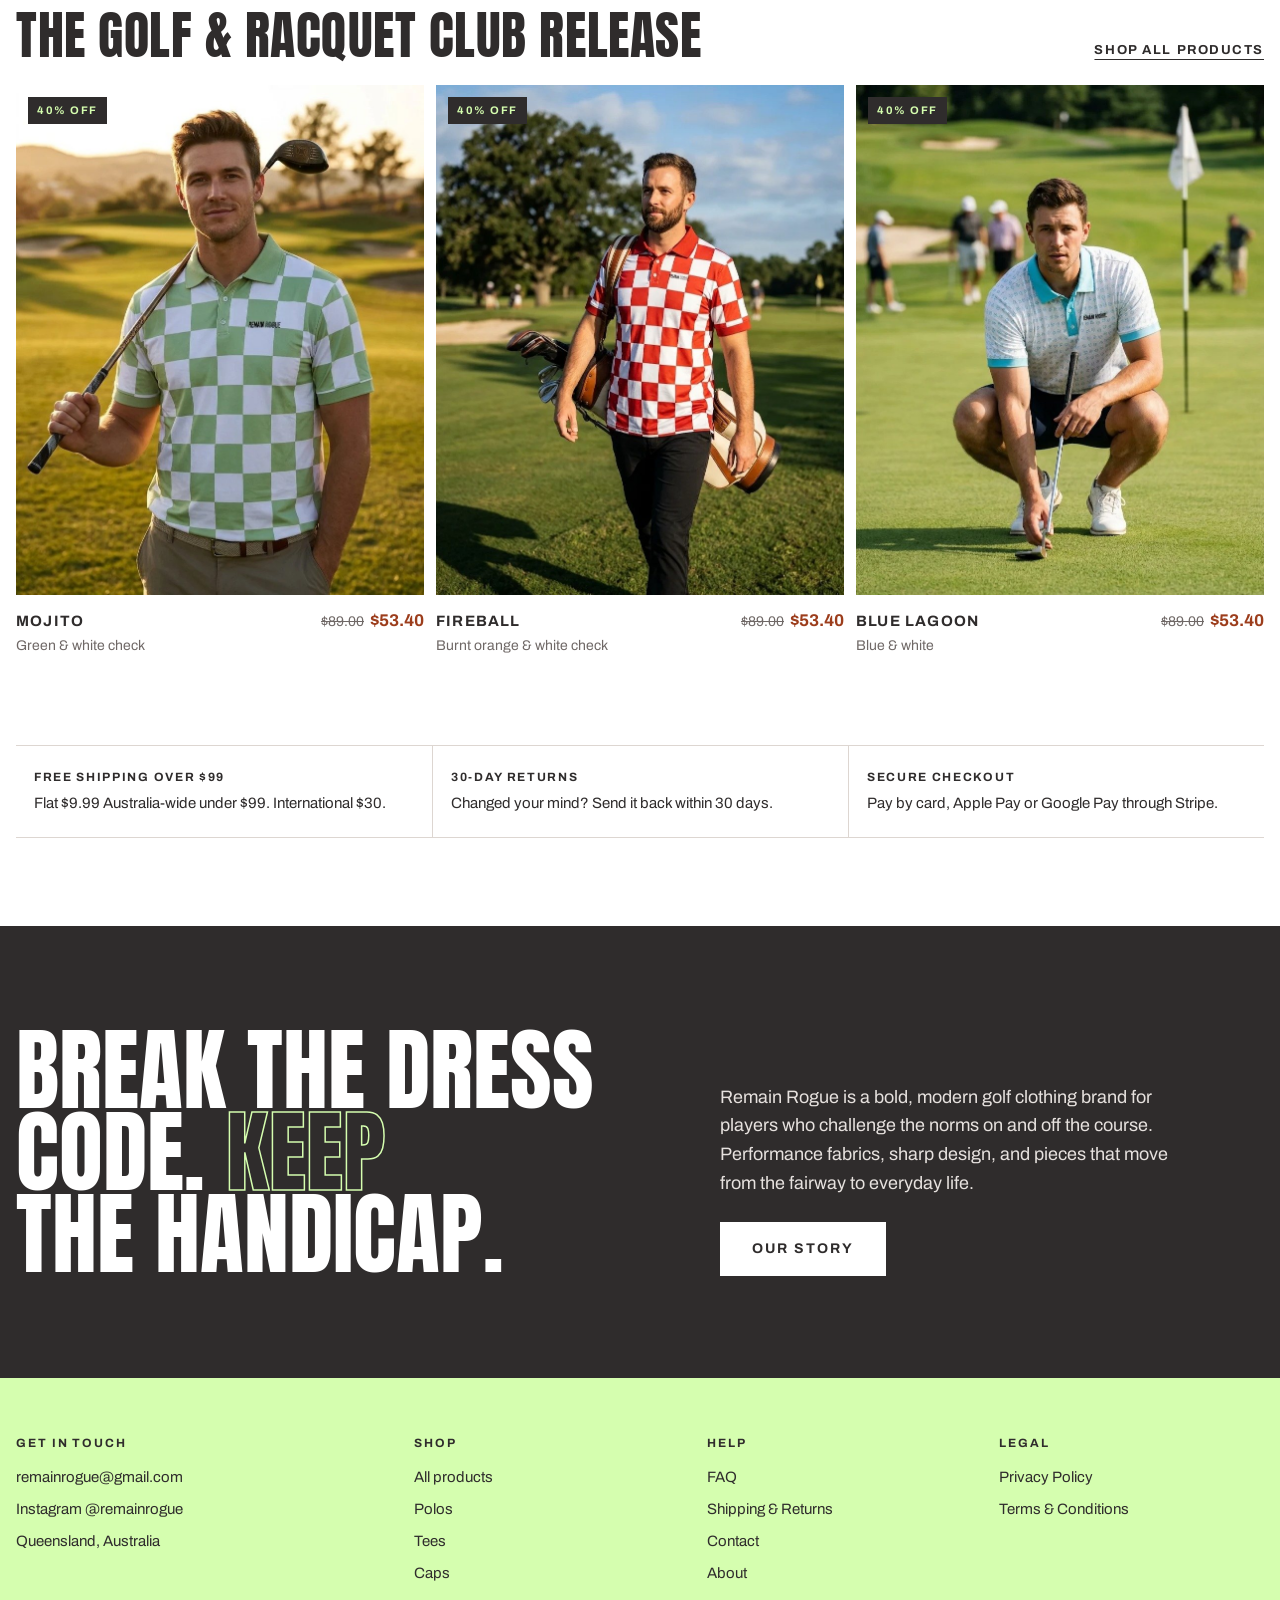
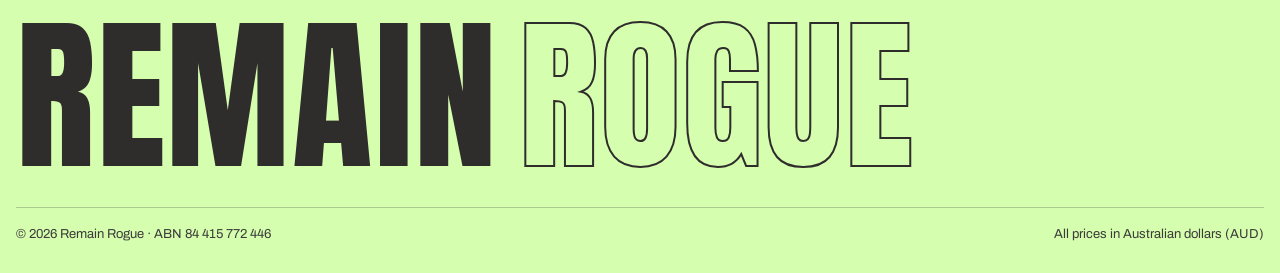
==== commit 61b97d31: "Portrait (4:5) product photo boxes so models aren't cropped Co-Authored-By: Claude Opus 5.5 <noreply" ====
--- a/index.html
+++ b/index.html
@@ -22,7 +22,7 @@
 <link rel="preload" href="/assets/fonts/anton-latin-400-normal.woff2" as="font" type="font/woff2" crossorigin>
 <link rel="preload" href="/assets/fonts/archivo-latin-400-normal.woff2" as="font" type="font/woff2" crossorigin>
 <link rel="preconnect" href="https://static.wixstatic.com">
-<link rel="stylesheet" href="/assets/css/style.css?v=4">
+<link rel="stylesheet" href="/assets/css/style.css?v=5">
 <script type="application/ld+json">{"@context":"https://schema.org","@type":"Organization","name":"Remain Rogue","url":"https://www.remainrogue.com.au","email":"remainrogue@gmail.com","sameAs":["https://www.instagram.com/remainrogue"]}</script>
 </head>
 <body>
@@ -93,7 +93,7 @@
 
 <!-- Footer is drawn by /assets/js/site.js -->
 <div id="site-footer"></div>
-<script src="/assets/js/site.js?v=4" defer></script>
-<script src="/assets/js/home.js?v=4" defer></script>
+<script src="/assets/js/site.js?v=5" defer></script>
+<script src="/assets/js/home.js?v=5" defer></script>
 </body>
 </html>
--- a/assets/css/style.css
+++ b/assets/css/style.css
@@ -110,7 +110,7 @@
 /* ---------- Product cards ---------- */
 .grid{display:grid;grid-template-columns:repeat(3,1fr);gap:36px 12px}
 .card{display:grid;gap:12px;align-content:start;text-decoration:none}
-.ph{position:relative;aspect-ratio:1/1;max-width:100%;background:var(--stone);overflow:hidden}
+.ph{position:relative;aspect-ratio:4/5;max-width:100%;background:var(--stone);overflow:hidden}
 .ph img{width:100%;height:100%;object-fit:cover;transition:transform .5s ease}
 .card:hover .ph img{transform:scale(1.03)}
 .tag{position:absolute;top:12px;left:12px;background:var(--ink);color:var(--lime);font-size:11px;letter-spacing:.14em;text-transform:uppercase;font-weight:700;padding:5px 9px}
@@ -130,10 +130,10 @@
 /* ---------- Product page ---------- */
 .product{display:grid;grid-template-columns:1.15fr .85fr;gap:clamp(24px,4vw,56px);padding-block:32px clamp(48px,7vw,88px)}
 .gallery{display:grid;gap:10px;min-width:0}
-.gallery .main{aspect-ratio:1/1;background:var(--stone);overflow:hidden}
+.gallery .main{aspect-ratio:4/5;background:var(--stone);overflow:hidden}
 .gallery .main img{width:100%;height:100%;object-fit:contain}
 .thumbs{display:grid;grid-template-columns:repeat(5,1fr);gap:8px}
-.thumbs button{padding:0;border:2px solid transparent;background:var(--stone);aspect-ratio:1/1;cursor:pointer;overflow:hidden}
+.thumbs button{padding:0;border:2px solid transparent;background:var(--stone);aspect-ratio:4/5;cursor:pointer;overflow:hidden}
 .thumbs button[aria-current="true"]{border-color:var(--ink)}
 .thumbs img{width:100%;height:100%;object-fit:cover}
 .buybox{display:grid;gap:22px;align-content:start;min-width:0;position:sticky;top:96px}
@@ -170,7 +170,7 @@
 .lines{display:grid;min-width:0}
 .line{display:grid;grid-template-columns:110px 1fr auto;gap:18px;padding:20px 0;border-bottom:1px solid var(--line);align-items:start}
 .line:first-child{border-top:1px solid var(--line)}
-.line .thumb{aspect-ratio:1/1;background:var(--stone);overflow:hidden}
+.line .thumb{aspect-ratio:4/5;background:var(--stone);overflow:hidden}
 .line .thumb img{width:100%;height:100%;object-fit:cover}
 .line h3{margin:0;font-size:15px;letter-spacing:.08em;text-transform:uppercase}
 .line h3 a{text-decoration:none}
@@ -293,4 +293,7 @@
 /* Small label on AI-generated styled photos (honest labelling for customers) */
 .gallery .main{position:relative}
 .ai-label{position:absolute;top:12px;right:12px;z-index:2;background:rgba(255,255,255,.88);color:var(--ink);font-size:11px;letter-spacing:.08em;text-transform:uppercase;font-weight:700;padding:5px 8px}
-.gallery .main img{object-fit:contain}
+.gallery .main img{object-fit:cover}
+
+/* Portrait product photos: keep faces in frame */
+.ph img,.thumbs img,.line .thumb img{object-position:center top}
